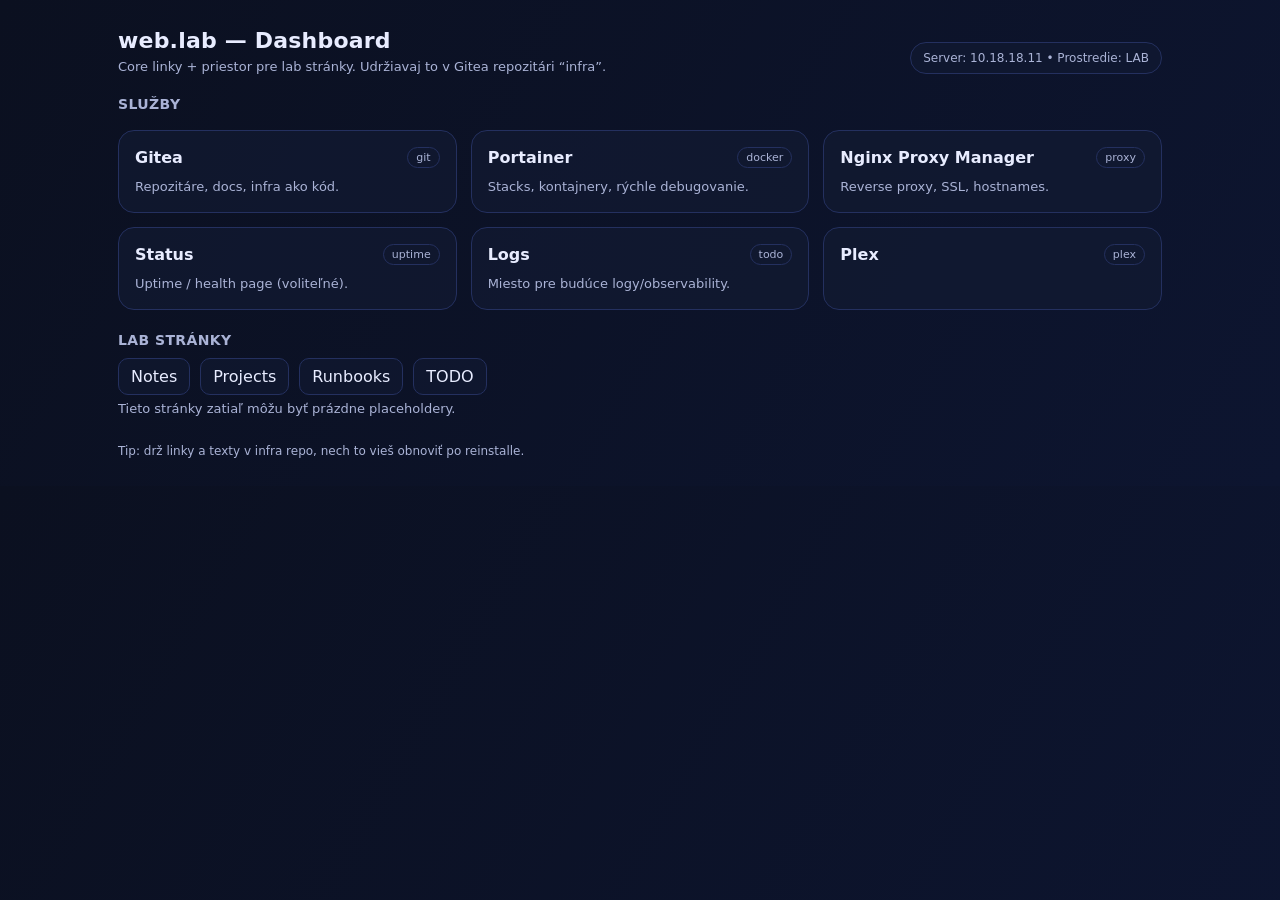
==== code/web_app/web/index.html @ 8135329a "Initial setup 2nd try to also add components and some basic setup" ====
<!doctype html>
<html lang="sk">
<head>
  <meta charset="utf-8" />
  <meta name="viewport" content="width=device-width,initial-scale=1" />
  <title>web.lab — Dashboard</title>
  <style>
    :root { --bg:#0b1020; --card:#121a33; --text:#e8ecff; --muted:#aab3d6; --border:#24305f; }
    *{box-sizing:border-box} body{margin:0;font-family:ui-sans-serif,system-ui,-apple-system,Segoe UI,Roboto,Ubuntu,Arial;
      background:linear-gradient(120deg,#0b1020,#0d1530); color:var(--text);}
    .wrap{max-width:1100px;margin:0 auto;padding:28px}
    header{display:flex;gap:16px;align-items:flex-end;justify-content:space-between;flex-wrap:wrap}
    h1{margin:0;font-size:22px;letter-spacing:.2px}
    .sub{margin:6px 0 0;color:var(--muted);font-size:13px}
    .pill{display:inline-flex;gap:10px;align-items:center;padding:8px 12px;border:1px solid var(--border);
      border-radius:999px;background:rgba(18,26,51,.6);color:var(--muted);font-size:12px}
    .grid{display:grid;grid-template-columns:repeat(3,minmax(0,1fr));gap:14px;margin-top:18px}
    @media (max-width:900px){.grid{grid-template-columns:repeat(2,1fr)}}
    @media (max-width:620px){.grid{grid-template-columns:1fr}}
    a.card{display:block;text-decoration:none;color:inherit;border:1px solid var(--border);
      background:rgba(18,26,51,.7);border-radius:16px;padding:16px;transition:transform .08s ease,border-color .08s ease,background .08s ease}
    a.card:hover{transform:translateY(-2px);border-color:#3b4aa6;background:rgba(18,26,51,.9)}
    .title{display:flex;align-items:center;justify-content:space-between;gap:12px}
    .name{font-weight:650}
    .tag{font-size:11px;color:var(--muted);border:1px solid var(--border);padding:3px 8px;border-radius:999px}
    .desc{margin-top:10px;color:var(--muted);font-size:13px;line-height:1.4}
    .section{margin-top:22px}
    .section h2{font-size:14px;margin:0 0 10px;color:var(--muted);font-weight:600;letter-spacing:.4px;text-transform:uppercase}
    footer{margin-top:28px;color:var(--muted);font-size:12px}
    .links{display:flex;gap:10px;flex-wrap:wrap;margin-top:10px}
    .btn{display:inline-flex;align-items:center;gap:8px;padding:8px 12px;border-radius:10px;
      border:1px solid var(--border);background:rgba(18,26,51,.6);color:var(--text);text-decoration:none}
    .btn:hover{border-color:#3b4aa6}
  </style>
</head>
<body>
  <div class="wrap">
    <header>
      <div>
        <h1>web.lab — Dashboard</h1>
        <div class="sub">Core linky + priestor pre lab stránky. Udržiavaj to v Gitea repozitári “infra”.</div>
      </div>
      <div class="pill">Server: 10.18.18.11 • Prostredie: LAB</div>
    </header>

    <div class="section">
      <h2>Služby</h2>
      <div class="grid">
        <a class="card" href="http://git.lab.divan-sudo.com/" target="_blank" rel="noreferrer">
          <div class="title">
            <div class="name">Gitea</div><div class="tag">git</div>
          </div>
          <div class="desc">Repozitáre, docs, infra ako kód.</div>
        </a>

        <a class="card" href="http://portainer.lab.divan-sudo.com/" target="_blank" rel="noreferrer">
          <div class="title">
            <div class="name">Portainer</div><div class="tag">docker</div>
          </div>
          <div class="desc">Stacks, kontajnery, rýchle debugovanie.</div>
        </a>

        <a class="card" href="http://10.18.18.11:81/nginx/proxy" target="_blank" rel="noreferrer">
          <div class="title">
            <div class="name">Nginx Proxy Manager</div><div class="tag">proxy</div>
          </div>
          <div class="desc">Reverse proxy, SSL, hostnames.</div>
      	</a>

        <a class="card" href="http://uptime.lab.divan-sudo.com/" target="_blank" rel="noreferrer">
          <div class="title">
            <div class="name">Status</div><div class="tag">uptime</div>
          </div>
          <div class="desc">Uptime / health page (voliteľné).</div>
        </a>

        <a class="card" href="https://logs.lab/" target="_blank" rel="noreferrer">
          <div class="title">
            <div class="name">Logs</div><div class="tag">todo</div>
          </div>
          <div class="desc">Miesto pre budúce logy/observability.</div>
        </a>

        <a class="card" href="http://10.18.18.11:32400/web" target="_blank" rel="noreferrer">
          <div class="title">
            <div class="name">Plex</div><div class="tag">plex</div>
          </div>
        </a>
      </div>
    </div>

    <div class="section">
      <h2>Lab stránky</h2>
      <div class="links">
        <a class="btn" href="/notes/">Notes</a>
        <a class="btn" href="/projects/">Projects</a>
        <a class="btn" href="/runbooks/">Runbooks</a>
        <a class="btn" href="/todo/">TODO</a>
      </div>
      <div class="sub">Tieto stránky zatiaľ môžu byť prázdne placeholdery.</div>
    </div>

    <footer>
      Tip: drž linky a texty v infra repo, nech to vieš obnoviť po reinstalle.
    </footer>
  </div>
</body>
</html>
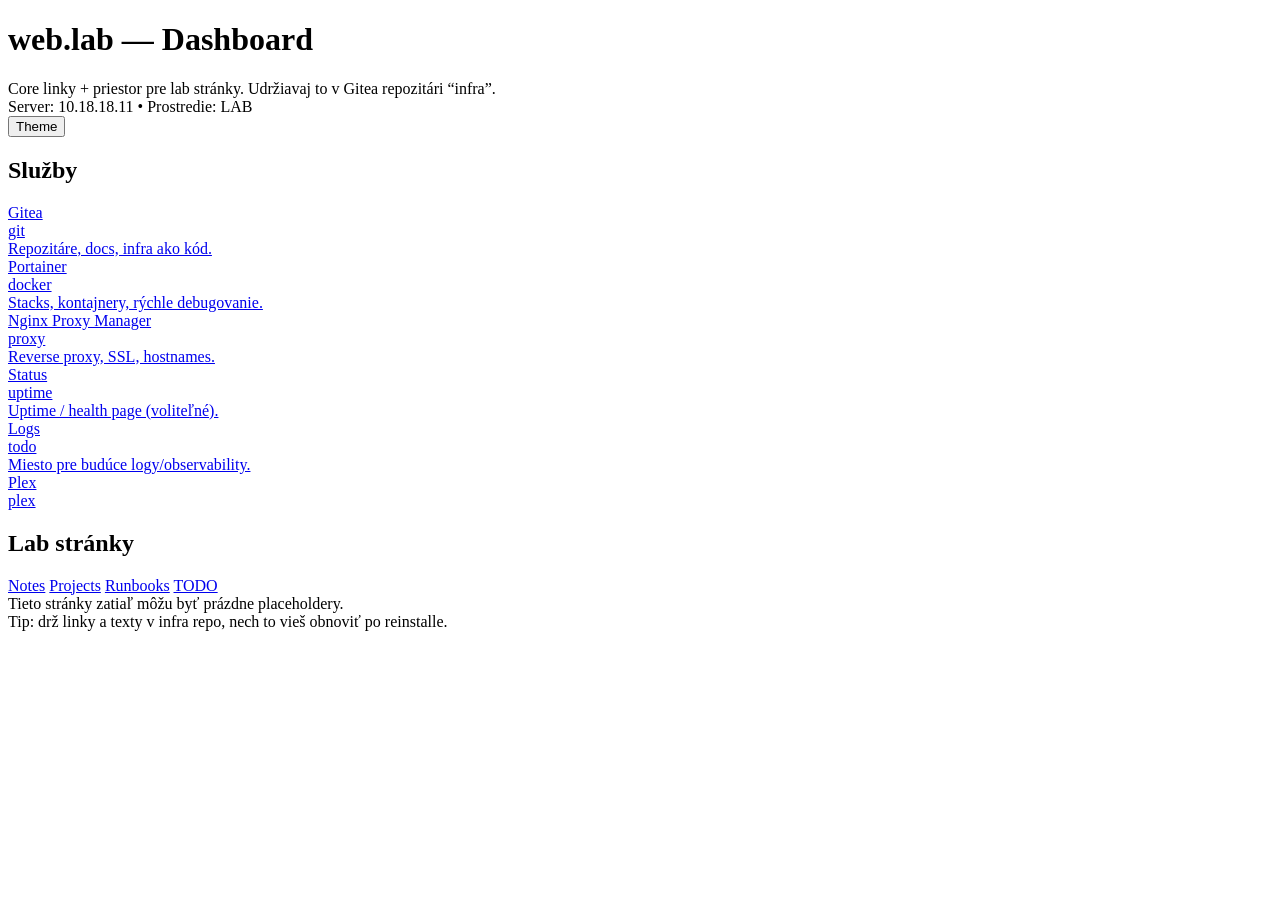
==== commit 7e36cd27: "small changes to static dashboard and some QOL improvements" ====
--- a/code/web_app/web/index.html
+++ b/code/web_app/web/index.html
@@ -1,108 +1,128 @@
 <!doctype html>
 <html lang="sk">
-<head>
-  <meta charset="utf-8" />
-  <meta name="viewport" content="width=device-width,initial-scale=1" />
-  <title>web.lab — Dashboard</title>
-  <style>
-    :root { --bg:#0b1020; --card:#121a33; --text:#e8ecff; --muted:#aab3d6; --border:#24305f; }
-    *{box-sizing:border-box} body{margin:0;font-family:ui-sans-serif,system-ui,-apple-system,Segoe UI,Roboto,Ubuntu,Arial;
-      background:linear-gradient(120deg,#0b1020,#0d1530); color:var(--text);}
-    .wrap{max-width:1100px;margin:0 auto;padding:28px}
-    header{display:flex;gap:16px;align-items:flex-end;justify-content:space-between;flex-wrap:wrap}
-    h1{margin:0;font-size:22px;letter-spacing:.2px}
-    .sub{margin:6px 0 0;color:var(--muted);font-size:13px}
-    .pill{display:inline-flex;gap:10px;align-items:center;padding:8px 12px;border:1px solid var(--border);
-      border-radius:999px;background:rgba(18,26,51,.6);color:var(--muted);font-size:12px}
-    .grid{display:grid;grid-template-columns:repeat(3,minmax(0,1fr));gap:14px;margin-top:18px}
-    @media (max-width:900px){.grid{grid-template-columns:repeat(2,1fr)}}
-    @media (max-width:620px){.grid{grid-template-columns:1fr}}
-    a.card{display:block;text-decoration:none;color:inherit;border:1px solid var(--border);
-      background:rgba(18,26,51,.7);border-radius:16px;padding:16px;transition:transform .08s ease,border-color .08s ease,background .08s ease}
-    a.card:hover{transform:translateY(-2px);border-color:#3b4aa6;background:rgba(18,26,51,.9)}
-    .title{display:flex;align-items:center;justify-content:space-between;gap:12px}
-    .name{font-weight:650}
-    .tag{font-size:11px;color:var(--muted);border:1px solid var(--border);padding:3px 8px;border-radius:999px}
-    .desc{margin-top:10px;color:var(--muted);font-size:13px;line-height:1.4}
-    .section{margin-top:22px}
-    .section h2{font-size:14px;margin:0 0 10px;color:var(--muted);font-weight:600;letter-spacing:.4px;text-transform:uppercase}
-    footer{margin-top:28px;color:var(--muted);font-size:12px}
-    .links{display:flex;gap:10px;flex-wrap:wrap;margin-top:10px}
-    .btn{display:inline-flex;align-items:center;gap:8px;padding:8px 12px;border-radius:10px;
-      border:1px solid var(--border);background:rgba(18,26,51,.6);color:var(--text);text-decoration:none}
-    .btn:hover{border-color:#3b4aa6}
-  </style>
-</head>
-<body>
-  <div class="wrap">
-    <header>
-      <div>
-        <h1>web.lab — Dashboard</h1>
-        <div class="sub">Core linky + priestor pre lab stránky. Udržiavaj to v Gitea repozitári “infra”.</div>
+  <head>
+    <meta charset="utf-8" />
+    <meta name="viewport" content="width=device-width,initial-scale=1" />
+    <title>web.lab — Dashboard</title>
+    <link rel="icon" href="/favicon.svg" type="image/svg+xml" />
+    <link rel="apple-touch-icon" href="/favicon.svg" />
+    <meta name="theme-color" content="#0b1020" />
+    <link rel="stylesheet" href="/css/style.css" />
+  </head>
+  <body>
+    <div class="wrap">
+      <header>
+        <div>
+          <h1>web.lab — Dashboard</h1>
+          <div class="sub">
+            Core linky + priestor pre lab stránky. Udržiavaj to v Gitea
+            repozitári “infra”.
+          </div>
+        </div>
+        <div class="pill">Server: 10.18.18.11 • Prostredie: LAB</div>
+        <button class="btn" id="themeBtn" type="button">Theme</button>
+      </header>
+
+      <div class="section">
+        <h2>Služby</h2>
+        <div class="grid">
+          <a
+            class="card"
+            href="http://git.lab.divan-sudo.com/"
+            target="_blank"
+            rel="noreferrer"
+          >
+            <div class="title">
+              <div class="name">Gitea</div>
+              <div class="tag">git</div>
+            </div>
+            <div class="desc">Repozitáre, docs, infra ako kód.</div>
+          </a>
+
+          <a
+            class="card"
+            href="http://portainer.lab.divan-sudo.com/"
+            target="_blank"
+            rel="noreferrer"
+          >
+            <div class="title">
+              <div class="name">Portainer</div>
+              <div class="tag">docker</div>
+            </div>
+            <div class="desc">Stacks, kontajnery, rýchle debugovanie.</div>
+          </a>
+
+          <a
+            class="card"
+            href="http://10.18.18.11:81/nginx/proxy"
+            target="_blank"
+            rel="noreferrer"
+          >
+            <div class="title">
+              <div class="name">Nginx Proxy Manager</div>
+              <div class="tag">proxy</div>
+            </div>
+            <div class="desc">Reverse proxy, SSL, hostnames.</div>
+          </a>
+
+          <a
+            class="card"
+            href="http://uptime.lab.divan-sudo.com/"
+            target="_blank"
+            rel="noreferrer"
+          >
+            <div class="title">
+              <div class="name">Status</div>
+              <div class="tag">uptime</div>
+            </div>
+            <div class="desc">Uptime / health page (voliteľné).</div>
+          </a>
+
+          <a
+            class="card"
+            href="https://logs.lab/"
+            target="_blank"
+            rel="noreferrer"
+          >
+            <div class="title">
+              <div class="name">Logs</div>
+              <div class="tag">todo</div>
+            </div>
+            <div class="desc">Miesto pre budúce logy/observability.</div>
+          </a>
+
+          <a
+            class="card"
+            href="http://10.18.18.11:32400/web"
+            target="_blank"
+            rel="noreferrer"
+          >
+            <div class="title">
+              <div class="name">Plex</div>
+              <div class="tag">plex</div>
+            </div>
+          </a>
+        </div>
       </div>
-      <div class="pill">Server: 10.18.18.11 • Prostredie: LAB</div>
-    </header>
 
-    <div class="section">
-      <h2>Služby</h2>
-      <div class="grid">
-        <a class="card" href="http://git.lab.divan-sudo.com/" target="_blank" rel="noreferrer">
-          <div class="title">
-            <div class="name">Gitea</div><div class="tag">git</div>
-          </div>
-          <div class="desc">Repozitáre, docs, infra ako kód.</div>
-        </a>
+      <div class="section">
+        <h2>Lab stránky</h2>
+        <div class="links">
+          <a class="btn" href="/notes/">Notes</a>
+          <a class="btn" href="/projects/">Projects</a>
+          <a class="btn" href="/runbooks/">Runbooks</a>
+          <a class="btn" href="/todo/">TODO</a>
+        </div>
+        <div class="sub">
+          Tieto stránky zatiaľ môžu byť prázdne placeholdery.
+        </div>
+      </div>
 
-        <a class="card" href="http://portainer.lab.divan-sudo.com/" target="_blank" rel="noreferrer">
-          <div class="title">
-            <div class="name">Portainer</div><div class="tag">docker</div>
-          </div>
-          <div class="desc">Stacks, kontajnery, rýchle debugovanie.</div>
-        </a>
-
-        <a class="card" href="http://10.18.18.11:81/nginx/proxy" target="_blank" rel="noreferrer">
-          <div class="title">
-            <div class="name">Nginx Proxy Manager</div><div class="tag">proxy</div>
-          </div>
-          <div class="desc">Reverse proxy, SSL, hostnames.</div>
-      	</a>
-
-        <a class="card" href="http://uptime.lab.divan-sudo.com/" target="_blank" rel="noreferrer">
-          <div class="title">
-            <div class="name">Status</div><div class="tag">uptime</div>
-          </div>
-          <div class="desc">Uptime / health page (voliteľné).</div>
-        </a>
-
-        <a class="card" href="https://logs.lab/" target="_blank" rel="noreferrer">
-          <div class="title">
-            <div class="name">Logs</div><div class="tag">todo</div>
-          </div>
-          <div class="desc">Miesto pre budúce logy/observability.</div>
-        </a>
-
-        <a class="card" href="http://10.18.18.11:32400/web" target="_blank" rel="noreferrer">
-          <div class="title">
-            <div class="name">Plex</div><div class="tag">plex</div>
-          </div>
-        </a>
-      </div>
+      <footer>
+        Tip: drž linky a texty v infra repo, nech to vieš obnoviť po reinstalle.
+      </footer>
     </div>
 
-    <div class="section">
-      <h2>Lab stránky</h2>
-      <div class="links">
-        <a class="btn" href="/notes/">Notes</a>
-        <a class="btn" href="/projects/">Projects</a>
-        <a class="btn" href="/runbooks/">Runbooks</a>
-        <a class="btn" href="/todo/">TODO</a>
-      </div>
-      <div class="sub">Tieto stránky zatiaľ môžu byť prázdne placeholdery.</div>
-    </div>
-
-    <footer>
-      Tip: drž linky a texty v infra repo, nech to vieš obnoviť po reinstalle.
-    </footer>
-  </div>
-</body>
+    <script src="/js/main.js"></script>
+  </body>
 </html>
